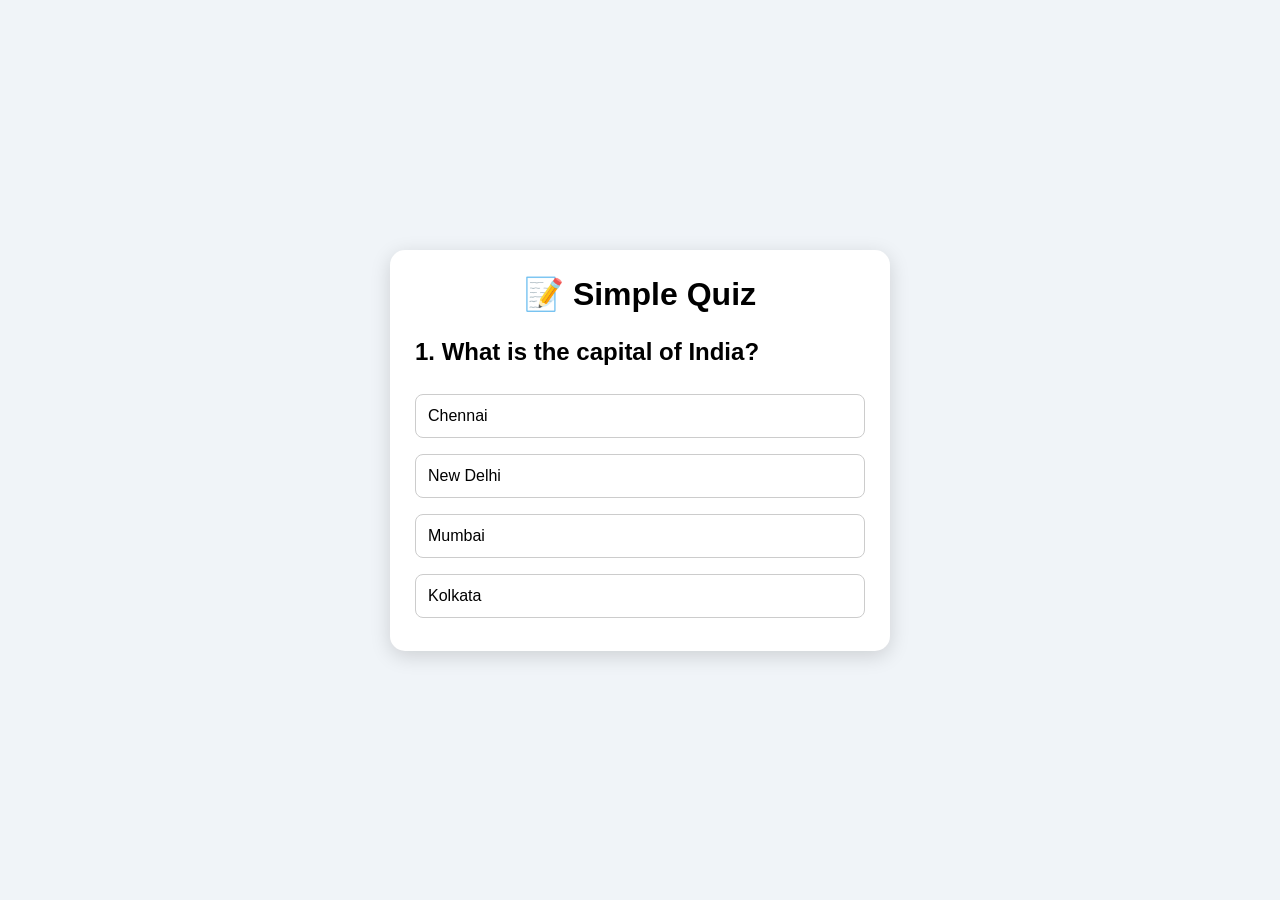
==== index.html @ 8af57b47 "Rename Index.html to index.html index html" ====
<!DOCTYPE html>
<html lang="en">
<head>
    <meta charset="UTF-8">
    <meta name="viewport" content="width=device-width, initial-scale=1.0">
    <title>Simple Quiz</title>
    <link rel="stylesheet" href="style.css">
</head>
<body>

    <div class="quiz-container">
        <h1>📝 Simple Quiz</h1>

        <div id="quiz">
            <h2 id="question">Question</h2>

            <div id="answer-buttons"></div>

            <button id="next-btn">Next</button>
        </div>

        <div id="result" class="hide">
            <h2>🎉 Quiz Completed!</h2>
            <p id="score"></p>
            <button onclick="restartQuiz()">Play Again</button>
        </div>
    </div>

    <script src="script.js"></script>
</body>
</html>
---- style.css ----
* {
    box-sizing: border-box;
    margin: 0;
    padding: 0;
}

body {
    font-family: Arial, sans-serif;
    background: #f0f4f8;
    display: flex;
    justify-content: center;
    align-items: center;
    min-height: 100vh;
}

.quiz-container {
    background: white;
    width: 90%;
    max-width: 500px;
    padding: 25px;
    border-radius: 15px;
    box-shadow: 0 5px 20px rgba(0, 0, 0, 0.15);
}

h1 {
    text-align: center;
    margin-bottom: 25px;
}

#question {
    margin-bottom: 20px;
}

.answer-btn {
    width: 100%;
    padding: 12px;
    margin: 8px 0;
    border: 1px solid #ccc;
    border-radius: 8px;
    background: #fff;
    cursor: pointer;
    text-align: left;
    font-size: 16px;
}

.answer-btn:hover {
    background: #e8f0fe;
}

.correct {
    background: #90ee90 !important;
}

.wrong {
    background: #ff9999 !important;
}

#next-btn {
    width: 100%;
    padding: 12px;
    margin-top: 15px;
    border: none;
    border-radius: 8px;
    background: #333;
    color: white;
    font-size: 17px;
    cursor: pointer;
}

.hide {
    display: none;
}

#result {
    text-align: center;
}

#result button {
    margin-top: 20px;
    padding: 12px 25px;
    border: none;
    border-radius: 8px;
    background: #333;
    color: white;
    cursor: pointer;
}
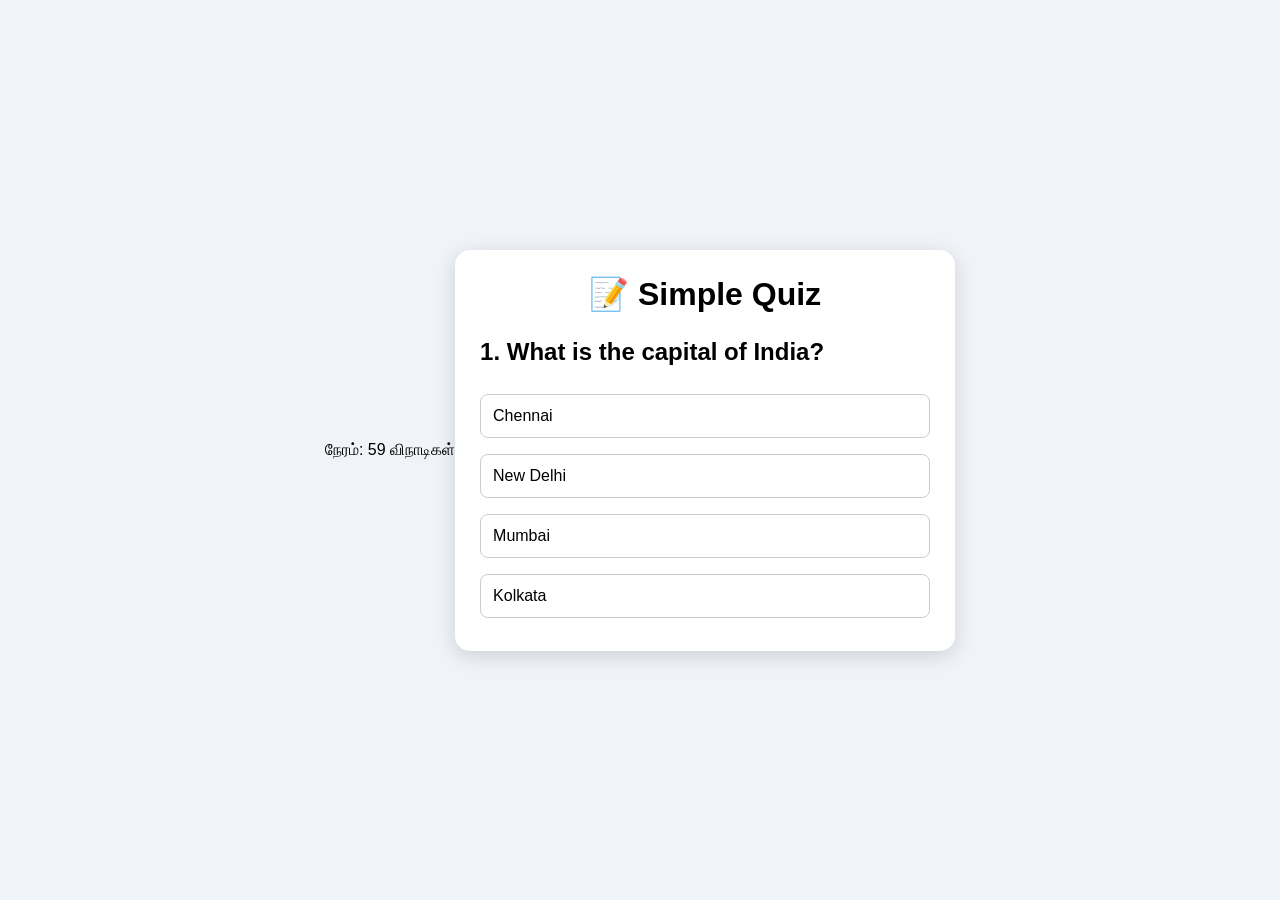
==== commit 89697045: "Add timer div to index.html" ====
--- a/index.html
+++ b/index.html
@@ -1,6 +1,7 @@
 <!DOCTYPE html>
 <html lang="en">
 <head>
+    <div id ="timer"> நேரம் 60 வினாடிகள்</div>
     <meta charset="UTF-8">
     <meta name="viewport" content="width=device-width, initial-scale=1.0">
     <title>Simple Quiz</title>
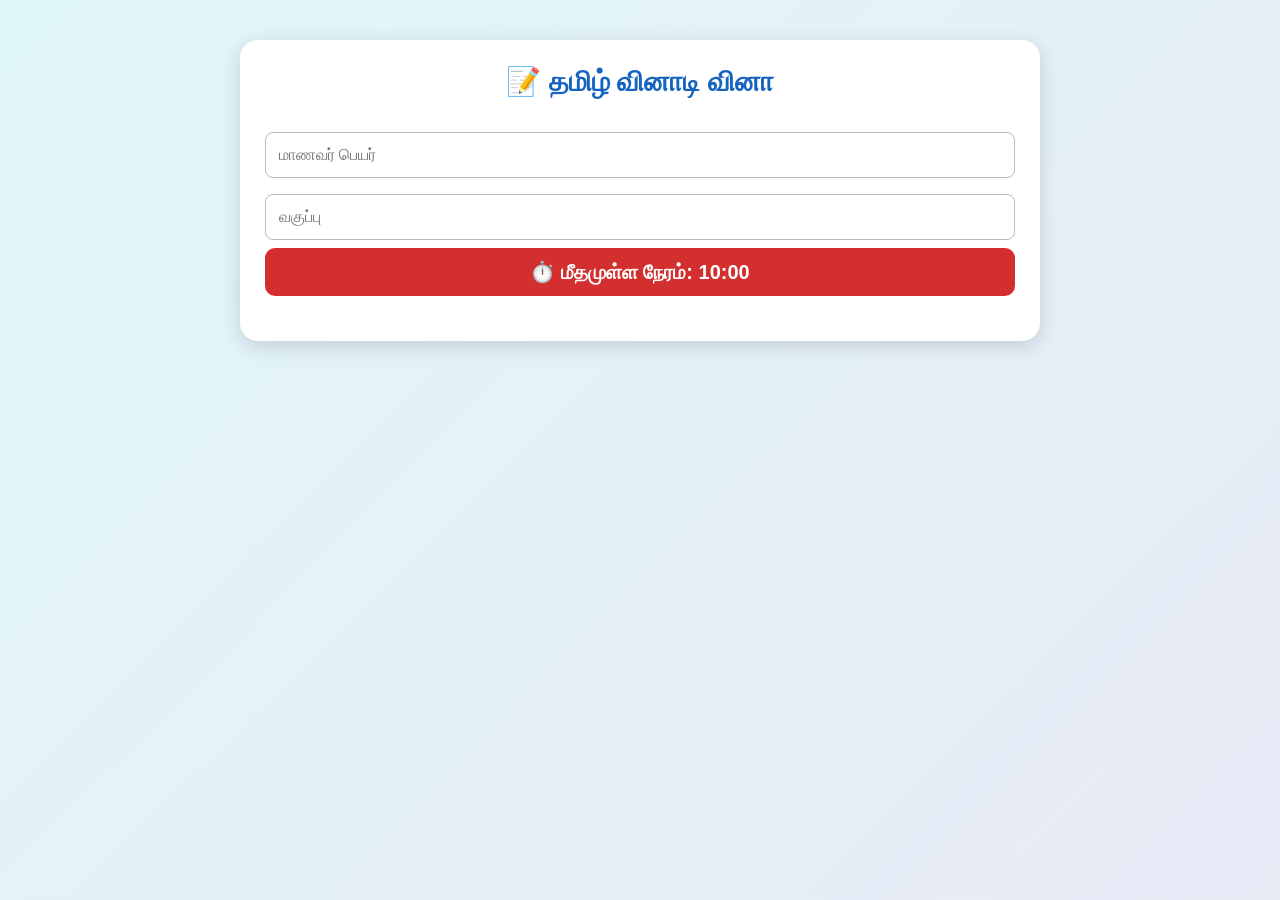
==== commit 77308202: "Modify index.html for Tamil quiz application Updated the HTML structure and language for a Tamil qui" ====
--- a/index.html
+++ b/index.html
@@ -1,32 +1,39 @@
 <!DOCTYPE html>
-<html lang="en">
+<html lang="ta">
 <head>
-    <div id ="timer"> நேரம் 60 வினாடிகள்</div>
     <meta charset="UTF-8">
     <meta name="viewport" content="width=device-width, initial-scale=1.0">
-    <title>Simple Quiz</title>
+
+    <title>தமிழ் வினாடி வினா</title>
+
     <link rel="stylesheet" href="style.css">
 </head>
+
 <body>
 
-    <div class="quiz-container">
-        <h1>📝 Simple Quiz</h1>
+<div class="quiz-container">
 
-        <div id="quiz">
-            <h2 id="question">Question</h2>
+    <h1>📝 தமிழ் வினாடி வினா</h1>
+        <!-- மாணவர் விவரம் -->
 
-            <div id="answer-buttons"></div>
+    <input
+        type="text"
+        id="studentName"
+        placeholder="மாணவர் பெயர்"
+    >
 
-            <button id="next-btn">Next</button>
-        </div>
+    <input
+        type="text"
+        id="studentClass"
+        placeholder="வகுப்பு"
+    >
 
-        <div id="result" class="hide">
-            <h2>🎉 Quiz Completed!</h2>
-            <p id="score"></p>
-            <button onclick="restartQuiz()">Play Again</button>
-        </div>
+    <!-- Timer -->
+
+    <div id="timer">
+        ⏱️ மீதமுள்ள நேரம்: 10:00
     </div>
 
-    <script src="script.js"></script>
-</body>
-</html>
+    <!-- Questions -->
+
+    <div id="quiz"></div>
--- a/style.css
+++ b/style.css
@@ -5,82 +5,161 @@
 }
 
 body {
-    font-family: Arial, sans-serif;
-    background: #f0f4f8;
-    display: flex;
-    justify-content: center;
-    align-items: center;
+    font-family: Arial, "Noto Sans Tamil", sans-serif;
+    background: linear-gradient(135deg, #e0f7fa, #e8eaf6);
+    color: #222;
     min-height: 100vh;
+    padding: 20px;
 }
 
 .quiz-container {
+    max-width: 800px;
+    margin: 20px auto;
     background: white;
-    width: 90%;
-    max-width: 500px;
     padding: 25px;
-    border-radius: 15px;
+    border-radius: 18px;
     box-shadow: 0 5px 20px rgba(0, 0, 0, 0.15);
 }
 
 h1 {
     text-align: center;
+    color: #1565c0;
     margin-bottom: 25px;
+    font-size: 28px;
 }
 
-#question {
+h2 {
+    color: #2e7d32;
+    margin: 20px 0 10px;
+}
+
+#studentBox {
+    background: #f5f5f5;
+    padding: 20px;
+    border-radius: 12px;
     margin-bottom: 20px;
 }
 
-.answer-btn {
+input[type="text"] {
     width: 100%;
-    padding: 12px;
+    padding: 13px;
     margin: 8px 0;
-    border: 1px solid #ccc;
+    border: 1px solid #bbb;
     border-radius: 8px;
-    background: #fff;
-    cursor: pointer;
-    text-align: left;
     font-size: 16px;
 }
 
-.answer-btn:hover {
-    background: #e8f0fe;
+button {
+    display: block;
+    width: 100%;
+    padding: 14px;
+    margin-top: 15px;
+    border: none;
+    border-radius: 10px;
+    background: #1565c0;
+    color: white;
+    font-size: 18px;
+    font-weight: bold;
+    cursor: pointer;
+}
+
+button:hover {
+    background: #0d47a1;
+}
+
+#timer {
+    position: sticky;
+    top: 10px;
+    text-align: center;
+    background: #d32f2f;
+    color: white;
+    padding: 12px;
+    border-radius: 10px;
+    font-size: 20px;
+    font-weight: bold;
+    margin-bottom: 20px;
+}
+
+.question {
+    background: #fafafa;
+    border: 1px solid #ddd;
+    padding: 18px;
+    margin-bottom: 18px;
+    border-radius: 12px;
+}
+
+.question p {
+    font-size: 18px;
+    font-weight: bold;
+    line-height: 1.6;
+    margin-bottom: 12px;
+}
+
+.option {
+    display: block;
+    background: white;
+    border: 1px solid #ccc;
+    padding: 12px;
+    margin: 8px 0;
+    border-radius: 8px;
+    cursor: pointer;
+    font-size: 16px;
+}
+
+.option:hover {
+    background: #e3f2fd;
+}
+
+.option input {
+    margin-right: 8px;
+}
+
+#result {
+    margin-top: 25px;
+    padding: 20px;
+    background: #e8f5e9;
+    border-radius: 12px;
+    text-align: center;
 }
 
 .correct {
-    background: #90ee90 !important;
+    color: #2e7d32;
+    font-weight: bold;
 }
 
 .wrong {
-    background: #ff9999 !important;
+    color: #c62828;
+    font-weight: bold;
 }
 
-#next-btn {
-    width: 100%;
-    padding: 12px;
-    margin-top: 15px;
-    border: none;
+.correct-answer {
+    background: #fff3cd;
+    padding: 10px;
+    margin-top: 8px;
     border-radius: 8px;
-    background: #333;
-    color: white;
-    font-size: 17px;
-    cursor: pointer;
+    color: #7a5200;
+    font-weight: bold;
 }
 
-.hide {
-    display: none;
+@media (max-width: 600px) {
+    body {
+        padding: 10px;
+    }
+
+    .quiz-container {
+        padding: 15px;
+        margin: 5px auto;
+    }
+
+    h1 {
+        font-size: 23px;
+    }
+
+    .question p {
+        font-size: 16px;
+    }
+
+    button {
+        font-size: 16px;
+    }
 }
-
-#result {
-    text-align: center;
-}
-
-#result button {
-    margin-top: 20px;
-    padding: 12px 25px;
-    border: none;
-    border-radius: 8px;
-    background: #333;
-    color: white;
-    cursor: pointer;
-}
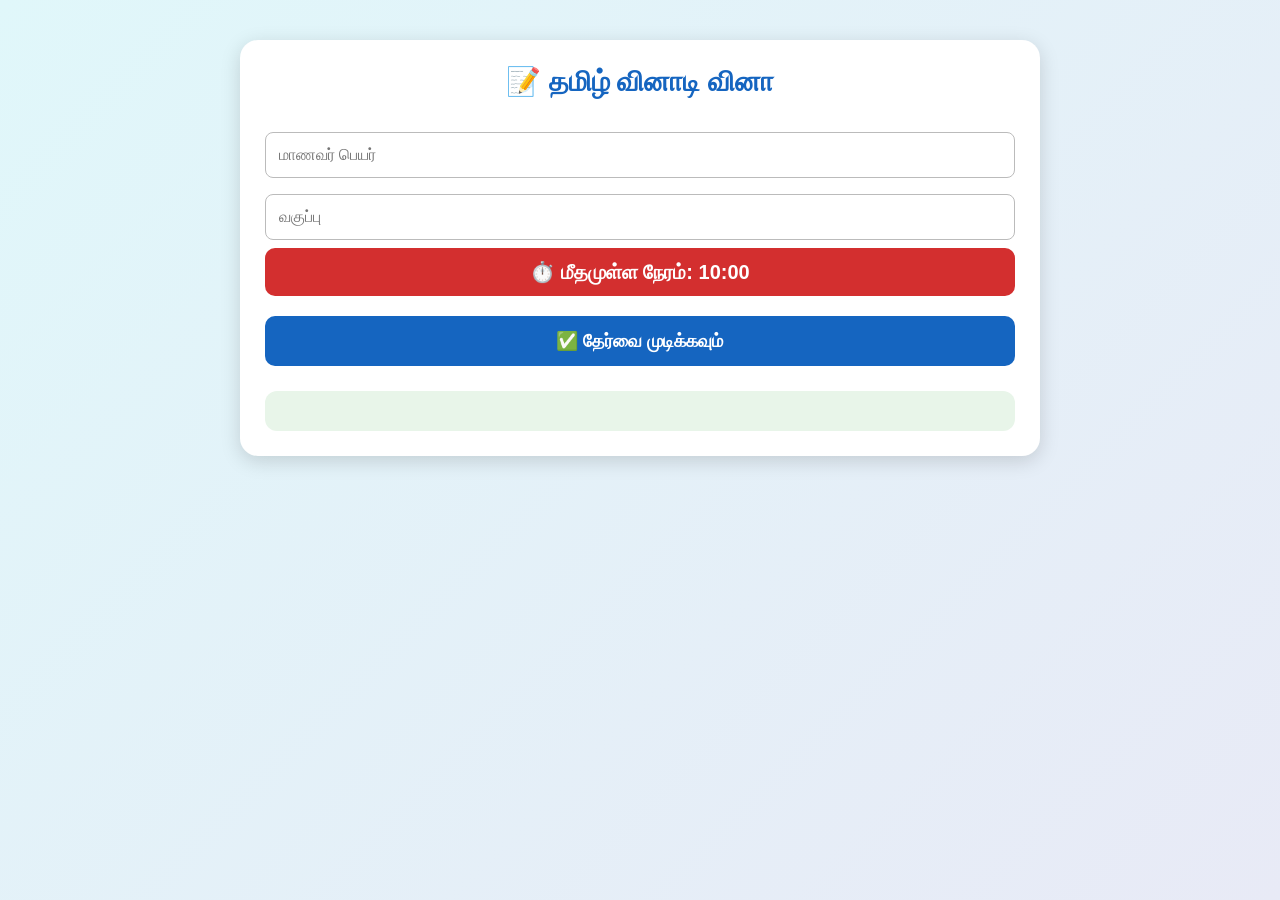
==== commit 33ca8bda: "Add submit button and result div to index.html" ====
--- a/index.html
+++ b/index.html
@@ -37,3 +37,19 @@
     <!-- Questions -->
 
     <div id="quiz"></div>
+        <!-- Submit Button -->
+
+    <button type="button" id="submitBtn">
+        ✅ தேர்வை முடிக்கவும்
+    </button>
+
+    <!-- Result -->
+
+    <div id="result"></div>
+
+</div>
+
+<script src="script.js"></script>
+
+</body>
+</html>
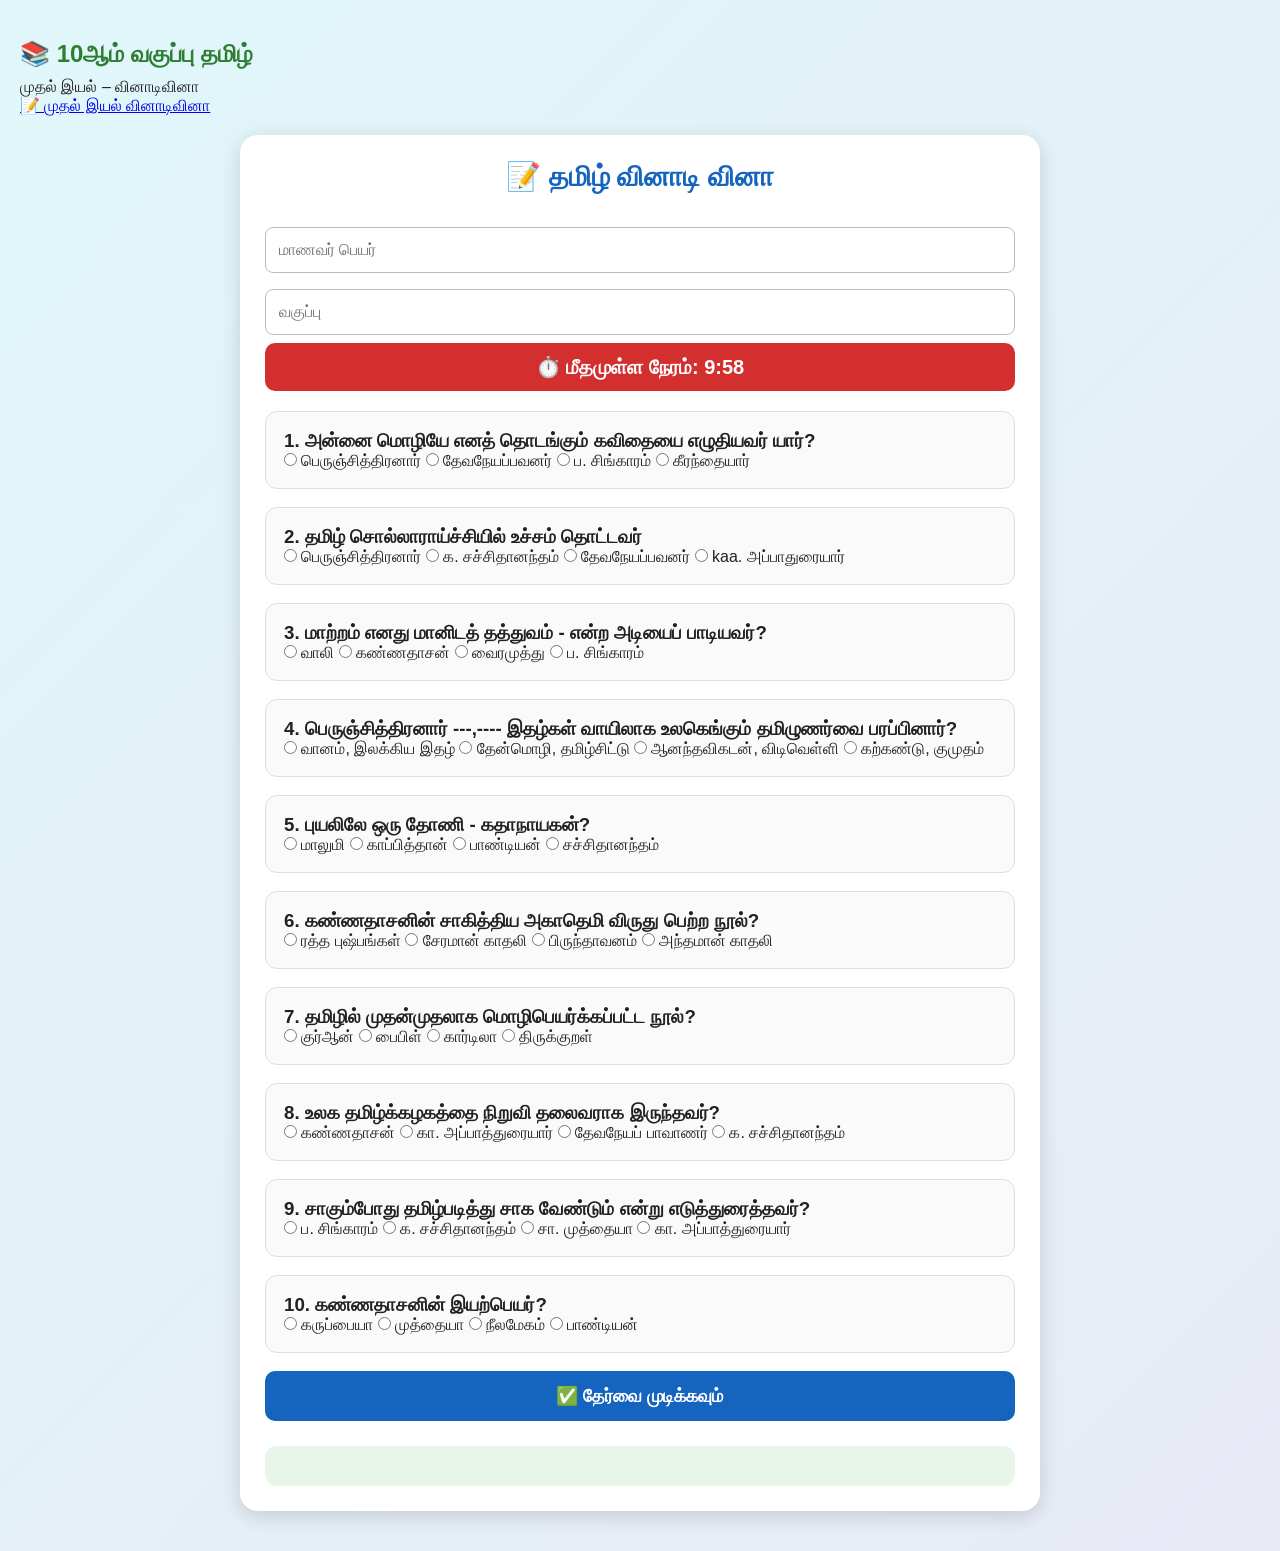
==== commit d73f487b: "Update index.html" ====
--- a/index.html
+++ b/index.html
@@ -10,6 +10,19 @@
 </head>
 
 <body>
+
+<!-- 10ஆம் வகுப்பு தமிழ் - முதல் இயல் -->
+
+<div class="new-quiz-link">
+    <h2>📚 10ஆம் வகுப்பு தமிழ்</h2>
+
+    <p>முதல் இயல் – வினாடிவினா</p>
+
+    <a href="iyal1.html" class="iyal-button">
+        📝 முதல் இயல் வினாடிவினா
+    </a>
+</div>
+    
 
 <div class="quiz-container">
 
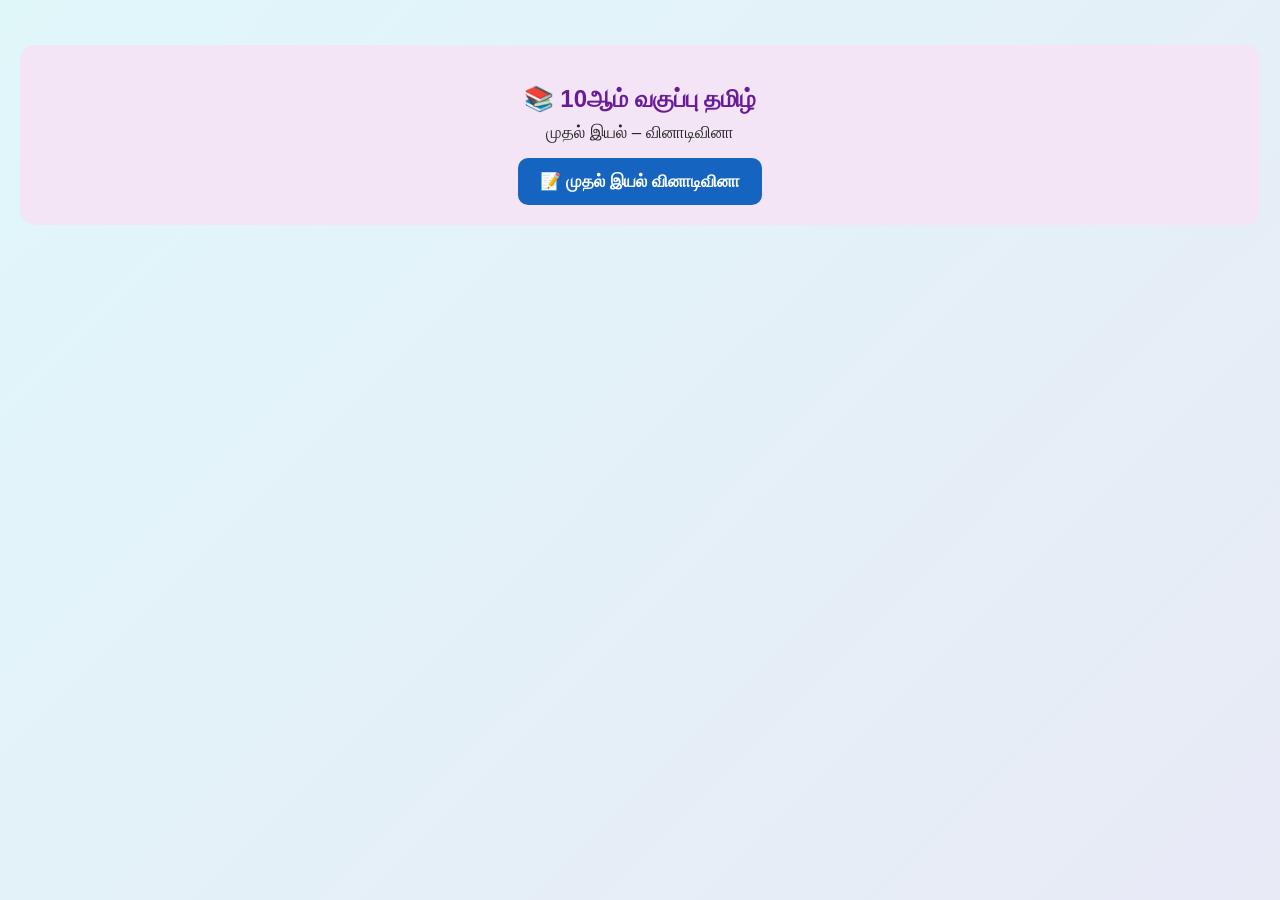
==== commit 668f4132: "Remove quiz container and inputs from index.html Removed quiz container and related elements from in" ====
--- a/index.html
+++ b/index.html
@@ -14,6 +14,7 @@
 <!-- 10ஆம் வகுப்பு தமிழ் - முதல் இயல் -->
 
 <div class="new-quiz-link">
+
     <h2>📚 10ஆம் வகுப்பு தமிழ்</h2>
 
     <p>முதல் இயல் – வினாடிவினா</p>
@@ -21,48 +22,8 @@
     <a href="iyal1.html" class="iyal-button">
         📝 முதல் இயல் வினாடிவினா
     </a>
-</div>
-    
-
-<div class="quiz-container">
-
-    <h1>📝 தமிழ் வினாடி வினா</h1>
-        <!-- மாணவர் விவரம் -->
-
-    <input
-        type="text"
-        id="studentName"
-        placeholder="மாணவர் பெயர்"
-    >
-
-    <input
-        type="text"
-        id="studentClass"
-        placeholder="வகுப்பு"
-    >
-
-    <!-- Timer -->
-
-    <div id="timer">
-        ⏱️ மீதமுள்ள நேரம்: 10:00
-    </div>
-
-    <!-- Questions -->
-
-    <div id="quiz"></div>
-        <!-- Submit Button -->
-
-    <button type="button" id="submitBtn">
-        ✅ தேர்வை முடிக்கவும்
-    </button>
-
-    <!-- Result -->
-
-    <div id="result"></div>
 
 </div>
 
-<script src="script.js"></script>
-
 </body>
 </html>
--- a/style.css
+++ b/style.css
@@ -113,7 +113,17 @@
 .option input {
     margin-right: 8px;
 }
-
+.option {
+    display: block;
+    background: white;
+    border: 1px solid #ccc;
+    padding: 12px;
+    margin: 8px 0;
+    border-radius: 8px;
+    cursor: pointer;
+    font-size: 16px;
+    font-weight: 600;
+}
 #result {
     margin-top: 25px;
     padding: 20px;
@@ -163,3 +173,35 @@
         font-size: 16px;
     }
 }
+.new-quiz-link {
+    text-align: center;
+    margin: 25px auto;
+    padding: 20px;
+    background: #f3e5f5;
+    border-radius: 15px;
+}
+
+.new-quiz-link h2 {
+    color: #6a1b9a;
+    margin-bottom: 10px;
+}
+
+.new-quiz-link p {
+    margin-bottom: 15px;
+    font-size: 17px;
+}
+
+.iyal-button {
+    display: inline-block;
+    padding: 13px 22px;
+    background: #1565c0;
+    color: white;
+    text-decoration: none;
+    border-radius: 10px;
+    font-size: 17px;
+    font-weight: bold;
+}
+
+.iyal-button:hover {
+    background: #0d47a1;
+}
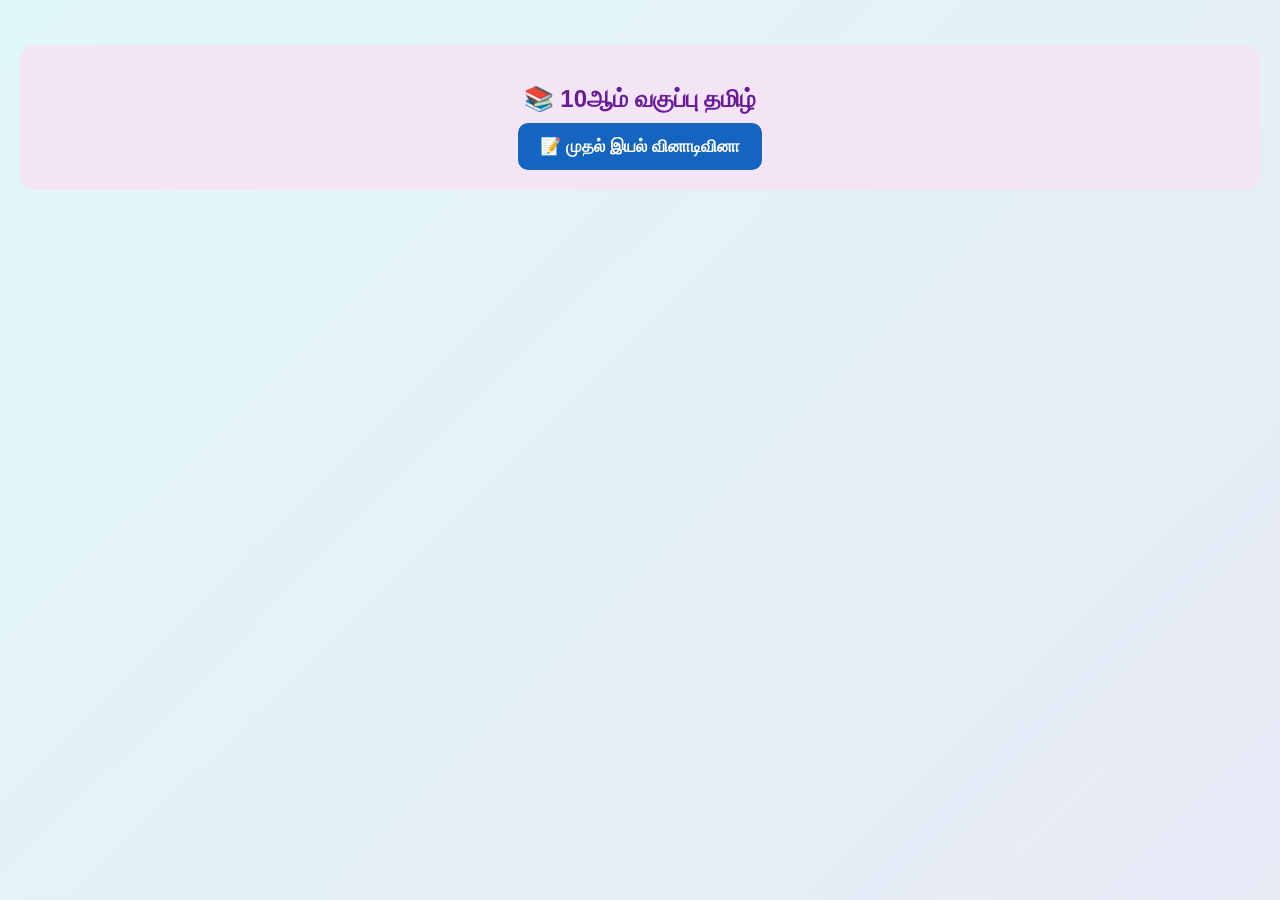
==== commit 7a0b2885: "Update Tamil quiz section in index.html" ====
--- a/index.html
+++ b/index.html
@@ -17,7 +17,7 @@
 
     <h2>📚 10ஆம் வகுப்பு தமிழ்</h2>
 
-    <p>முதல் இயல் – வினாடிவினா</p>
+    
 
     <a href="iyal1.html" class="iyal-button">
         📝 முதல் இயல் வினாடிவினா
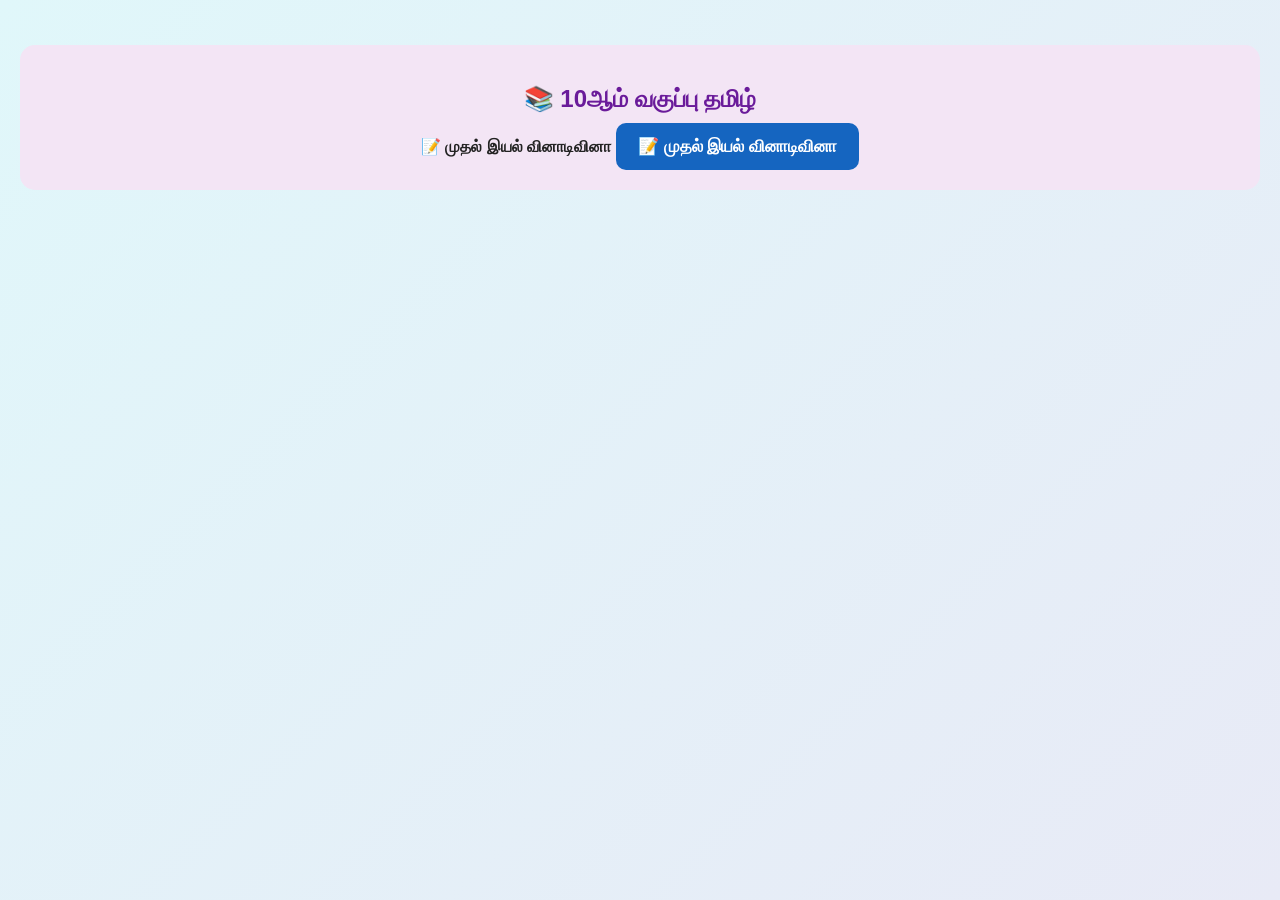
==== commit d8ff60f8: "Fix button element for quiz link in index.html" ====
--- a/index.html
+++ b/index.html
@@ -17,12 +17,12 @@
 
     <h2>📚 10ஆம் வகுப்பு தமிழ்</h2>
 
-    
-
+    <b href="12th1stiyal.html" class=,"iyal-button">
+         📝 முதல் இயல் வினாடிவினா
     <a href="iyal1.html" class="iyal-button">
         📝 முதல் இயல் வினாடிவினா
     </a>
-
+    </b>
 </div>
 
 </body>
